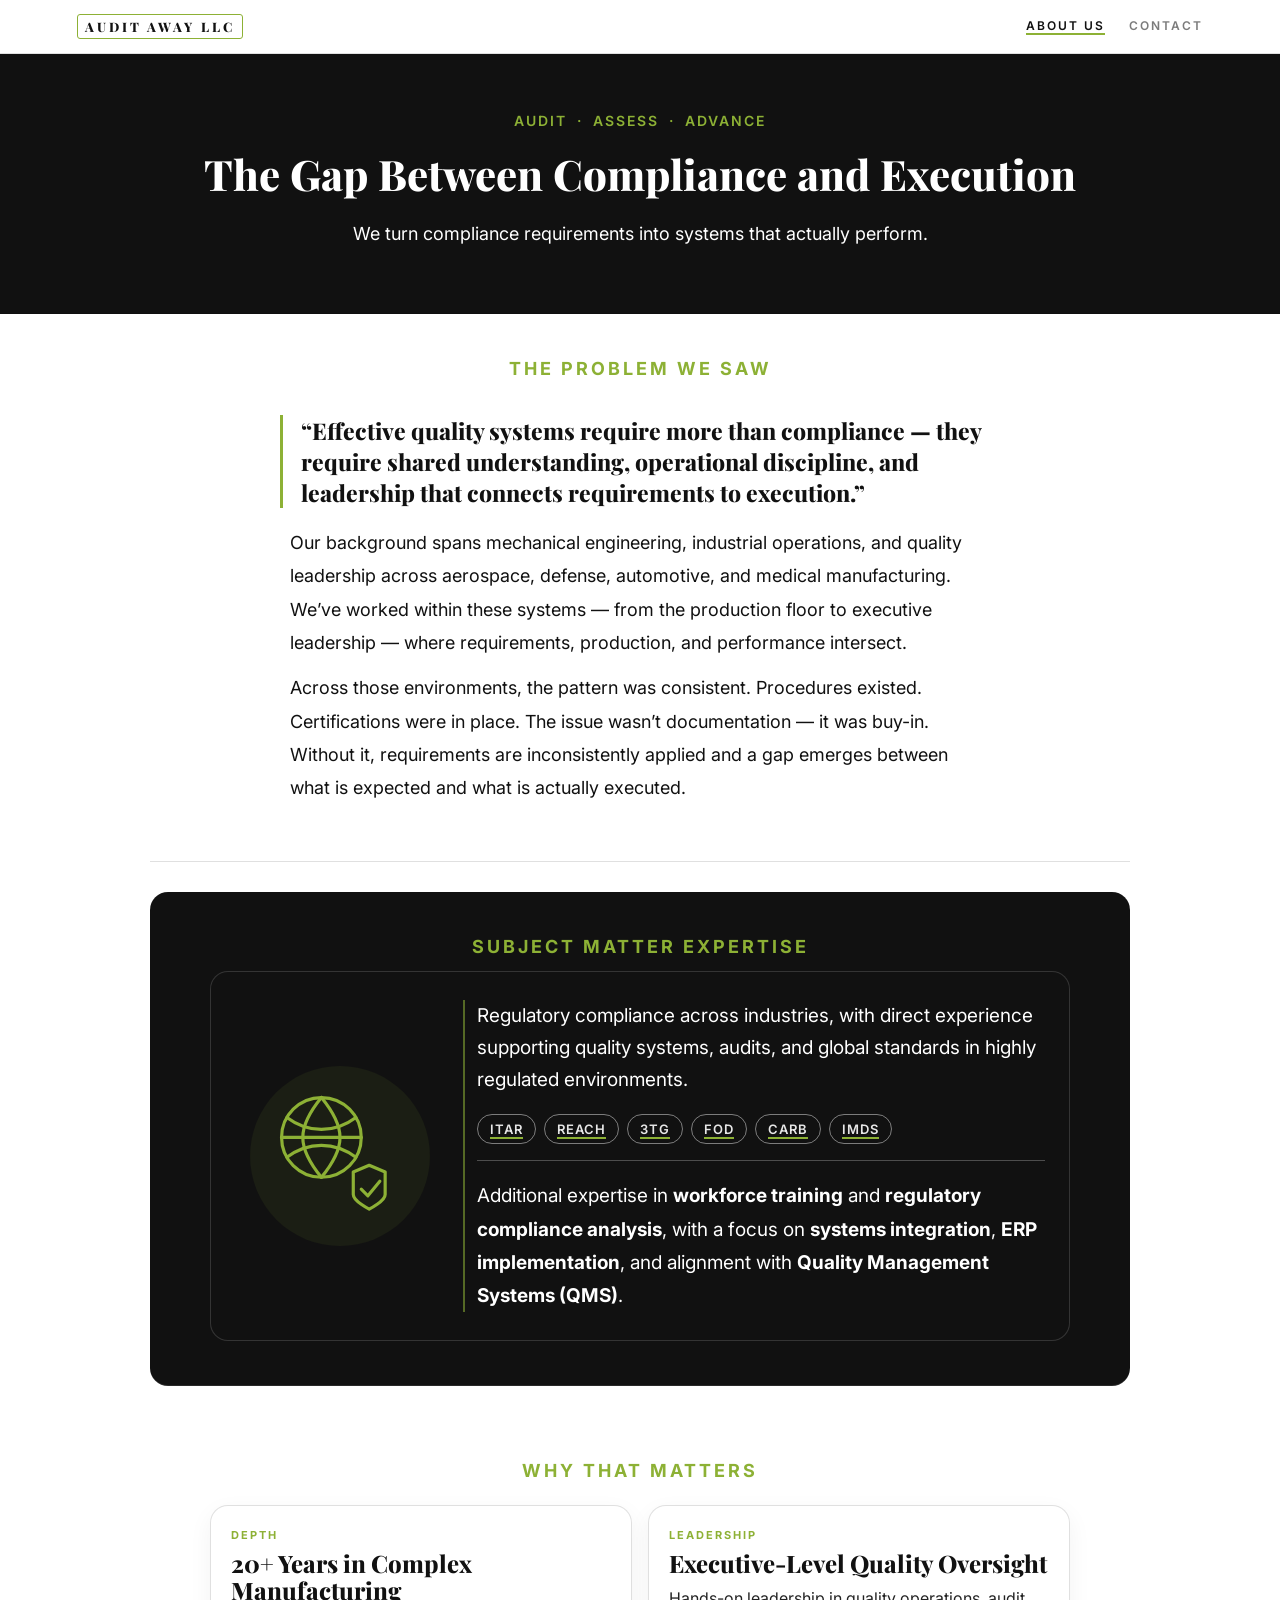
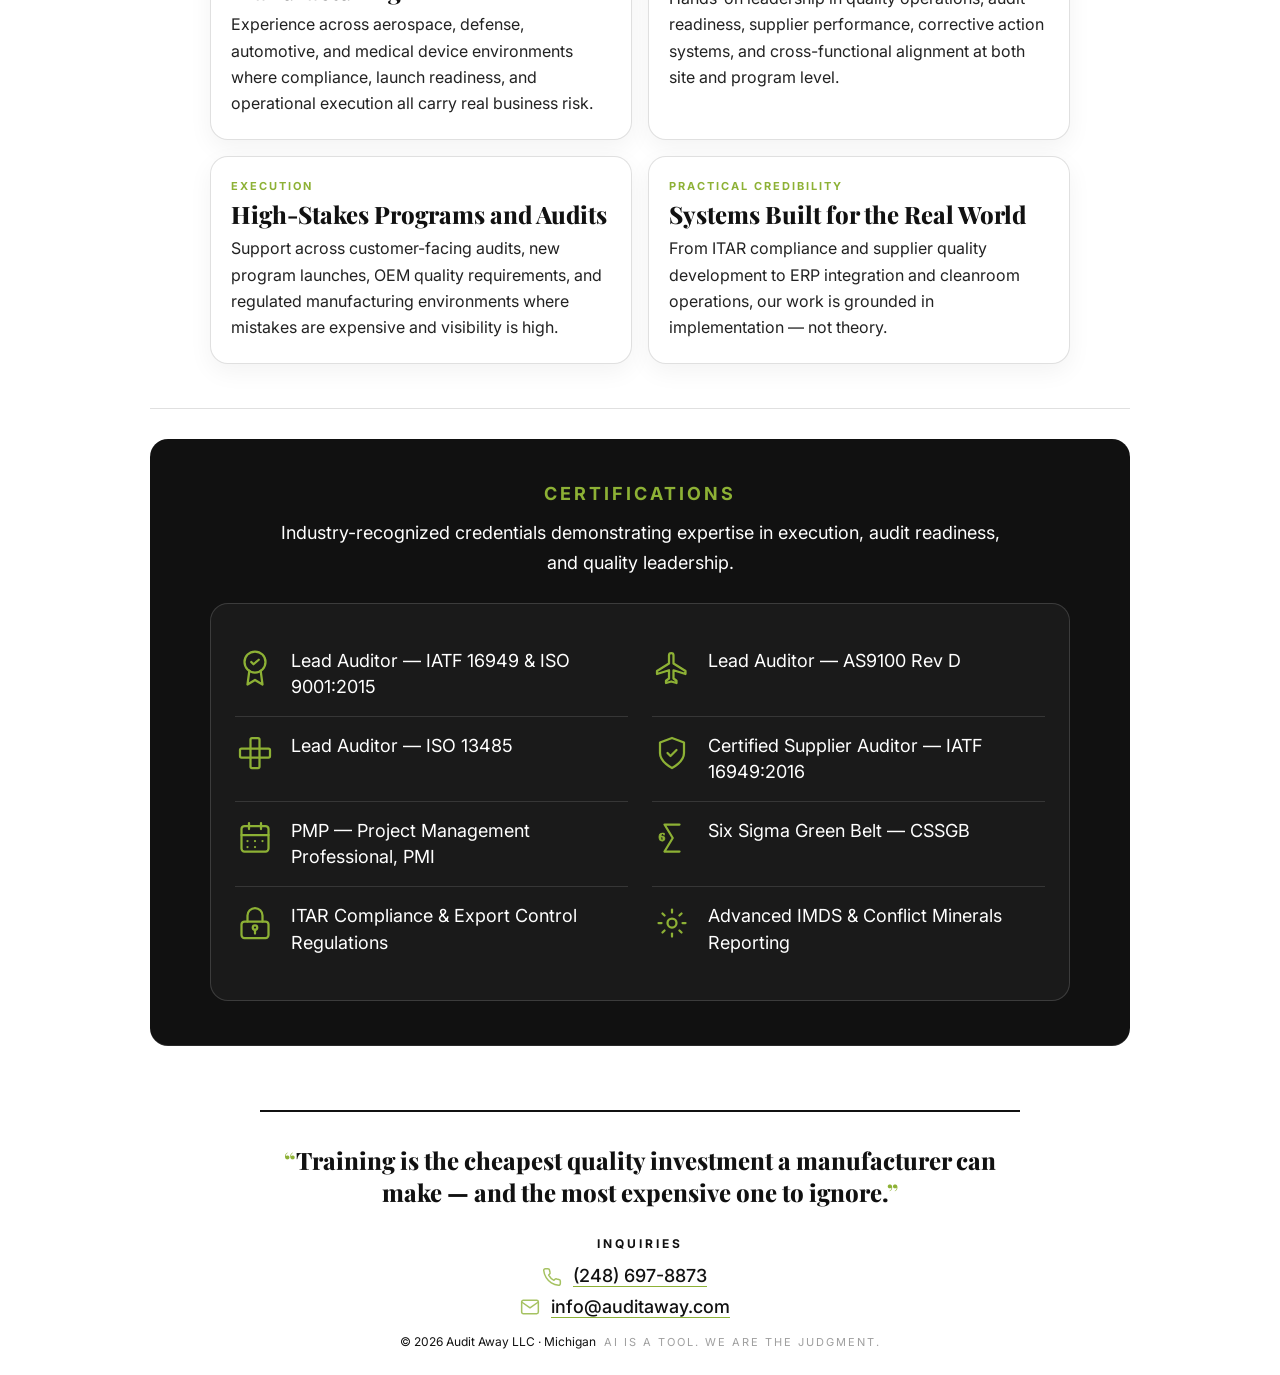
==== about.html @ 68e91f03 "Update about.html" ====
<!DOCTYPE html>
<html lang="en">
<head>
<meta charset="UTF-8"/>
<meta name="viewport" content="width=device-width, initial-scale=1.0"/>
<title>About Us — Audit Away LLC</title>
<link href="https://fonts.googleapis.com/css2?family=Playfair+Display:wght@800&family=Inter:wght@300;400;500;600;700&display=swap" rel="stylesheet"/>
<style>
*{box-sizing:border-box;margin:0;padding:0;}
:root{--green:#8DB135;--ink:#111;--bg:#ffffff;--card:#fff;--muted:#666;--border:rgba(0,0,0,.12);--radius:18px;}
html,body{overflow-x:hidden;}
body{font-family:'Inter',sans-serif;background:var(--bg);color:var(--ink);-webkit-font-smoothing:antialiased;}

nav{display:flex;justify-content:space-between;align-items:center;padding:14px 6%;border-bottom:1px solid var(--border);background:var(--bg);position:sticky;top:0;z-index:100;}
.brand{font-family:'Playfair Display',serif;font-size:13px;font-weight:800;letter-spacing:3px;text-transform:uppercase;color:var(--ink);text-decoration:none;border:1.5px solid var(--green);padding:3px 7px;border-radius:3px;}
.nav-links{display:flex;gap:24px;}
.nav-link{font-size:12px;font-weight:600;letter-spacing:2px;text-transform:uppercase;color:var(--ink);text-decoration:none;opacity:.55;transition:opacity .2s;}
.nav-link:hover,.nav-link.active{opacity:1;}
.nav-link.active{border-bottom:2px solid var(--green);}
.hamburger{display:none;flex-direction:column;gap:5px;cursor:pointer;background:none;border:none;padding:4px;}
.hamburger span{display:block;width:22px;height:2px;background:var(--ink);}
.mobile-menu{display:none;flex-direction:column;background:var(--bg);border-bottom:1px solid var(--border);padding:16px 6%;gap:16px;}
.mobile-menu.open{display:flex;}
.mobile-menu a{font-size:18px;font-weight:600;letter-spacing:2px;text-transform:uppercase;color:var(--ink);text-decoration:none;}
@media(max-width:600px){.nav-links{display:none;}.hamburger{display:flex;}}

.hero{padding:58px 6% 52px;min-height:260px;border-bottom:1px solid var(--border);text-align:center;display:flex;flex-direction:column;align-items:center;background:#111;}
.hero-eyebrow{
  font-size:14px;
  letter-spacing:2px;
  text-transform:uppercase;
  color:var(--green);
  font-weight:600;
  margin-bottom:22px;
  display:flex;
  justify-content:center;
  align-items:center;
  gap:10px;
  text-align:center;
  white-space:nowrap;
}
.page-title{font-family:'Playfair Display',serif;font-size:clamp(28px,4.5vw,42px);font-weight:800;line-height:1.12;color:#fff;margin-bottom:20px;-webkit-font-smoothing:antialiased;}
.hero-desc{font-size:18px;line-height:1.8;color:#fff;max-width:720px;text-align:center;}

.page{padding:0 6%;display:flex;flex-direction:column;align-items:center;}
.section{padding:44px 0;border-bottom:1px solid var(--border);width:100%;max-width:980px;text-align:center;display:flex;flex-direction:column;align-items:center;}
.section-label{font-size:18px;letter-spacing:3px;text-transform:uppercase;color:var(--green);font-weight:700;margin-bottom:14px;}
.body-text{font-size:18px;line-height:1.85;color:#111;max-width:700px;margin-bottom:12px;text-align:left;}
.pull-quote{font-family:'Playfair Display',serif;font-size:clamp(18px,2.3vw,23px);font-weight:800;color:var(--ink);line-height:1.35;border-left:3px solid var(--green);padding-left:18px;margin:22px 0 0;max-width:720px;text-align:left;-webkit-font-smoothing:antialiased;}

.proof-grid{display:grid;grid-template-columns:repeat(2,minmax(0,1fr));gap:16px;width:100%;max-width:860px;margin-top:10px;}
.proof-card{background:#fff;border:1px solid var(--border);border-radius:var(--radius);padding:22px 20px;text-align:left;box-shadow:0 8px 24px rgba(0,0,0,.05);}
.proof-kicker{font-size:11px;letter-spacing:2px;text-transform:uppercase;color:var(--green);font-weight:700;margin-bottom:8px;}
.proof-title{font-family:'Playfair Display',serif;font-size:24px;font-weight:800;line-height:1.1;color:var(--ink);margin-bottom:8px;}
.proof-copy{font-size:16px;line-height:1.65;color:#222;}
@media(max-width:760px){.proof-grid{grid-template-columns:1fr;}}

.cert-card{width:100%;max-width:860px;background:#1a1a1a;border:1px solid rgba(255,255,255,.15);border-radius:var(--radius);padding:28px 24px;margin:10px auto 0;}
.sme-card{width:100%;max-width:860px;min-height:220px;background:#111;border:1px solid rgba(255,255,255,.15);border-radius:var(--radius);padding:28px 24px;box-shadow:none;display:grid;grid-template-columns:210px 1fr;gap:24px;align-items:center;margin:0 auto;}
.dark-sme{background:#111;border:1px solid rgba(255,255,255,.15);}
.dark-sme .sme-intro,.dark-sme .sme-list{color:#fff;}
.dark-sme .tag{background:transparent;border:1.5px solid rgba(255,255,255,.45);color:rgba(255,255,255,.9);font-size:13px;padding:6px 12px;}
.dark-sme .tag.underlined{text-decoration:underline;text-decoration-color:var(--green);text-underline-offset:3px;text-decoration-thickness:2px;}
.dark-sme .sme-divider{background:rgba(255,255,255,.25);}
.dark-sme a.tag{text-decoration:none;cursor:pointer;}
.dark-sme a.tag:hover{background:rgba(141,177,53,.15);}
.sme-icon-wrap{display:flex;align-items:center;justify-content:center;}
.sme-icon-circle{width:180px;height:180px;border-radius:50%;background:rgba(141,177,53,.08);display:flex;align-items:center;justify-content:center;}
.sme-icon-circle svg{width:170px;height:170px;stroke:var(--green);fill:none;stroke-width:1.2;stroke-linecap:round;stroke-linejoin:round;}
.sme-content{border-left:2px solid rgba(141,177,53,.55);padding-left:12px;text-align:left;margin-left:-6px;}
.sme-intro{font-size:19px;line-height:1.7;color:#111;margin-bottom:18px;max-width:720px;}
.sme-divider{height:1px;background:rgba(141,177,53,.45);margin:16px 0 18px;}
.tag-row{display:flex;flex-wrap:wrap;gap:8px;margin-bottom:16px;}
.tag{font-size:12px;letter-spacing:1px;text-transform:uppercase;padding:8px 12px;border:1px solid rgba(0,0,0,.12);border-radius:999px;background:#fafafa;color:#111;font-weight:600;}
.sme-list{font-size:19px;line-height:1.75;color:#111;}
.sme-list strong{font-weight:700;}
.section-sub{font-size:18px;line-height:1.7;color:#333;max-width:720px;margin:0 auto 14px;text-align:center;}
@media(max-width:860px){
  .sme-card{grid-template-columns:1fr;gap:18px;padding:24px 18px;}
  .sme-icon-circle{width:140px;height:140px;}
  .sme-icon-circle svg{width:130px;height:130px;}
  .sme-content{border-left:none;border-top:2px solid rgba(141,177,53,.55);padding-left:0;padding-top:18px;margin-left:0;text-align:left;}
  .tag-row{justify-content:flex-start;flex-wrap:wrap;}
}

.section.dark-section{
  background:#111;
  margin:30px auto;
  padding:44px 24px;
  border-bottom:1px solid rgba(255,255,255,.1);
  width:100%;
  max-width:980px;
  border-radius:var(--radius);
  text-align:center;
  align-items:center;
  overflow:hidden;
}
.dark-section .section-label{color:var(--green);}
.dark-section .section-sub{color:#fff;}

.cert-grid{list-style:none;width:100%;display:grid;grid-template-columns:1fr 1fr;gap:0 24px;text-align:left;}
.cert-icon{width:40px;height:40px;flex-shrink:0;display:flex;align-items:center;justify-content:center;}
.cert-icon svg{width:36px;height:36px;stroke:var(--green);fill:none;stroke-width:1.5;stroke-linecap:round;stroke-linejoin:round;}
.cert-icon svg text{stroke:var(--green);fill:var(--green);stroke-width:0.5;}
.cert-grid li{display:flex;align-items:flex-start;gap:16px;padding:16px 0;border-top:1px solid rgba(255,255,255,.12);font-size:18px;color:#fff;line-height:1.45;}
.cert-grid li:nth-child(-n+2){border-top:none;}

@media(max-width:760px){.cert-grid{grid-template-columns:1fr;}.cert-grid li:nth-child(2){border-top:1px solid rgba(255,255,255,.12);}}

.closing-statement{border-top:2px solid var(--ink);padding-top:32px;margin:34px 0 0;font-family:'Playfair Display',serif;font-size:clamp(18px,2.6vw,24px);font-weight:800;line-height:1.35;color:var(--ink);max-width:760px;text-align:center;-webkit-font-smoothing:antialiased;width:100%;}
.contact-row{padding:28px 0 0;display:flex;flex-direction:column;align-items:center;justify-content:center;text-align:center;gap:10px;width:100%;}
.contact-label{display:block;width:auto;margin:0 auto 4px auto;text-align:center;font-size:12px;font-weight:700;letter-spacing:3px;text-transform:uppercase;color:#111;}
.contact-stack{display:flex;flex-direction:column;align-items:center;justify-content:center;gap:8px;width:100%;margin:0 auto;text-align:center;}
.contact-item{position:relative;display:block;width:max-content;max-width:100%;margin:0 auto;text-align:center;font-size:18px;font-weight:500;line-height:1.25;}
.contact-text{display:block;text-align:center;}
.contact-text a{color:var(--ink);text-decoration:none;border-bottom:1.5px solid var(--green);}
.contact-icon{position:absolute;right:100%;top:50%;transform:translateY(-50%);margin-right:10px;width:22px;height:22px;display:flex;align-items:center;justify-content:center;opacity:.78;}
.contact-icon svg{width:20px;height:20px;stroke:var(--green);fill:none;stroke-width:1.8;stroke-linecap:round;stroke-linejoin:round;}
.closing-statement .qm{color:var(--green);}

footer{padding:14px 0 26px;display:flex;align-items:center;justify-content:center;flex-wrap:wrap;gap:8px;margin-top:2px;}
.footer-copy{font-size:12px;color:#111;}
.footer-tag{font-size:11px;letter-spacing:2px;text-transform:uppercase;color:#111;opacity:.4;}

/* FINAL BOX ROUNDING OVERRIDE */
.proof-card,
.cert-card,
.sme-card,
.tag,
.contact-label{
  border-radius:var(--radius) !important;
}

/* FINAL INQUIRIES OUTLINE REMOVAL */
.contact-label{
  border:none !important;
  outline:none !important;
  box-shadow:none !important;
}

.pull-quote + .body-text{margin-top:18px;}

/* MOBILE FIRST-LOAD SME LAYOUT FIX */
@media(max-width:860px){
  .sme-card{
    width:100% !important;
    max-width:100% !important;
    grid-template-columns:1fr !important;
    overflow:hidden !important;
  }

  .sme-content{
    width:100% !important;
    min-width:0 !important;
    margin-left:0 !important;
  }

  .sme-intro,
  .sme-list{
    max-width:100% !important;
    overflow-wrap:break-word !important;
    word-break:normal;
  }

  .sme-icon-wrap{
    width:100% !important;
    min-width:0 !important;
  }
}

</style>
<!-- Google tag (gtag.js) -->
<script async src="https://www.googletagmanager.com/gtag/js?id=G-JLXXS1W389"></script>
<script>
  window.dataLayer = window.dataLayer || [];
  function gtag(){dataLayer.push(arguments);}
  gtag('js', new Date());
  gtag('config', 'G-JLXXS1W389');
</script>

</head>
<body>

<nav>
  <a href="index.html" class="brand">Audit Away LLC</a>
  <div class="nav-links">
    <a href="about.html" class="nav-link active">About Us</a>
    <a href="contact.html" class="nav-link">Contact</a>
  </div>
  <button class="hamburger" id="hamburger" aria-label="Menu">
    <span></span><span></span><span></span>
  </button>
</nav>
<div class="mobile-menu" id="mobile-menu">
  <a href="index.html">Home</a>
  <a href="about.html">About Us</a>
  <a href="contact.html">Contact</a>
</div>

<div class="hero">
  <div class="hero-eyebrow"><span>Audit</span><span>&middot;</span><span>Assess</span><span>&middot;</span><span>Advance</span></div>
  <h1 class="page-title">The Gap Between Compliance and Execution</h1>
  <p class="hero-desc">We turn compliance requirements into systems that actually perform.</p>
</div>

<div class="page">

  <div class="section">
    <div class="section-label">The Problem We Saw</div>
    <div class="pull-quote">&ldquo;Effective quality systems require more than compliance — they require shared understanding, operational discipline, and leadership that connects requirements to execution.&rdquo;</div>
    <p class="body-text">Our background spans mechanical engineering, industrial operations, and quality leadership across aerospace, defense, automotive, and medical manufacturing. We’ve worked within these systems — from the production floor to executive leadership — where requirements, production, and performance intersect.</p>
    <p class="body-text">Across those environments, the pattern was consistent. Procedures existed. Certifications were in place. The issue wasn’t documentation — it was buy-in. Without it, requirements are inconsistently applied and a gap emerges between what is expected and what is actually executed.</p>
  </div>

  <div class="section dark-section">
    <div class="section-label">Subject Matter Expertise</div>
    <div class="sme-card dark-sme">
      <div class="sme-icon-wrap">
        <div class="sme-icon-circle" aria-hidden="true">
          <svg viewBox="0 0 64 64">
            <circle cx="25" cy="25" r="15"></circle>
            <path d="M10 25h30"></path>
            <path d="M25 10c4.5 5.5 7 10.5 7 15s-2.5 9.5-7 15"></path>
            <path d="M25 10c-4.5 5.5-7 10.5-7 15s2.5 9.5 7 15"></path>
            <path d="M12 17.5c4 3 8 4.5 13 4.5s9-1.5 13-4.5"></path>
            <path d="M12 32.5c4-3 8-4.5 13-4.5s9 1.5 13 4.5"></path>
            <path d="M37 38 L43 35.5 L49 38 L49 46.5 C49 49 43 52 43 52 C43 52 37 49 37 46.5 Z"></path>
            <path d="M40 44.5 L42.5 47 L47 41.5"></path>
          </svg>
        </div>
      </div>
      <div class="sme-content">
        <p class="sme-intro">Regulatory compliance across industries, with direct experience supporting quality systems, audits, and global standards in highly regulated environments.</p>
        <div class="tag-row">
          <a href="https://www.pmddtc.state.gov/ddtc_public?id=ddtc_public_portal_itar_landing" target="_blank" rel="noopener" class="tag underlined">ITAR</a>
          <a href="https://echa.europa.eu/regulations/reach/understanding-reach" target="_blank" rel="noopener" class="tag underlined">REACH</a>
          <a href="https://www.state.gov/conflict-minerals" target="_blank" rel="noopener" class="tag underlined">3TG</a>
          <a href="https://www.faa.gov/airports/airport_safety/fod" target="_blank" rel="noopener" class="tag underlined">FOD</a>
          <a href="https://ww2.arb.ca.gov/drive-forward" target="_blank" rel="noopener" class="tag underlined">CARB</a>
          <a href="https://www.mdsystem.com/" target="_blank" rel="noopener" class="tag underlined">IMDS</a>
        </div>
        <div class="sme-divider"></div>
        <p class="sme-list">Additional expertise in <strong>workforce training</strong> and <strong>regulatory compliance analysis</strong>, with a focus on <strong>systems integration</strong>, <strong>ERP implementation</strong>, and alignment with <strong>Quality Management Systems (QMS)</strong>.</p>
      </div>
    </div>
  </div>

  <div class="section">
    <div class="section-label">Why That Matters</div>
    <div class="proof-grid">
      <div class="proof-card">
        <div class="proof-kicker">Depth</div>
        <div class="proof-title">20+ Years in Complex Manufacturing</div>
        <p class="proof-copy">Experience across aerospace, defense, automotive, and medical device environments where compliance, launch readiness, and operational execution all carry real business risk.</p>
      </div>
      <div class="proof-card">
        <div class="proof-kicker">Leadership</div>
        <div class="proof-title">Executive-Level Quality Oversight</div>
        <p class="proof-copy">Hands-on leadership in quality operations, audit readiness, supplier performance, corrective action systems, and cross-functional alignment at both site and program level.</p>
      </div>
      <div class="proof-card">
        <div class="proof-kicker">Execution</div>
        <div class="proof-title">High-Stakes Programs and Audits</div>
        <p class="proof-copy">Support across customer-facing audits, new program launches, OEM quality requirements, and regulated manufacturing environments where mistakes are expensive and visibility is high.</p>
      </div>
      <div class="proof-card">
        <div class="proof-kicker">Practical Credibility</div>
        <div class="proof-title">Systems Built for the Real World</div>
        <p class="proof-copy">From ITAR compliance and supplier quality development to ERP integration and cleanroom operations, our work is grounded in implementation — not theory.</p>
      </div>
    </div>
  </div>

  <div class="section dark-section">
    <div class="section-label">Certifications</div>
    <p class="section-sub">Industry-recognized credentials demonstrating expertise in execution, audit readiness, and quality leadership.</p>
    <div class="cert-card">
      <ol class="cert-grid">
        <li>
          <div class="cert-icon"><svg viewBox="0 0 24 24"><circle cx="12" cy="8" r="7"/><polyline points="8.21 13.89 7 23 12 20 17 23 15.79 13.88"/><polyline points="9.5 8 11 9.5 14.5 6.5"/></svg></div>
          <span>Lead Auditor — IATF 16949 &amp; ISO 9001:2015</span>
        </li>
        <li>
          <div class="cert-icon"><svg viewBox="0 0 24 24"><path d="M21 16v-2l-8-5V3.5a1.5 1.5 0 0 0-3 0V9l-8 5v2l8-2.5V19l-2 1.5V22l3.5-1 3.5 1v-1.5L13 19v-5.5l8 2.5z"/></svg></div>
          <span>Lead Auditor — AS9100 Rev D</span>
        </li>
        <li>
          <div class="cert-icon"><svg viewBox="0 0 24 24"><rect x="9" y="2" width="6" height="20" rx="1"/><rect x="2" y="9" width="20" height="6" rx="1"/></svg></div>
          <span>Lead Auditor — ISO 13485</span>
        </li>
        <li>
          <div class="cert-icon"><svg viewBox="0 0 24 24"><path d="M12 22s8-4 8-10V5l-8-3-8 3v7c0 6 8 10 8 10z"/><polyline points="9 12 11 14 15 10"/></svg></div>
          <span>Certified Supplier Auditor — IATF 16949:2016</span>
        </li>
        <li>
          <div class="cert-icon"><svg viewBox="0 0 24 24"><rect x="3" y="4" width="18" height="17" rx="2"/><line x1="3" y1="10" x2="21" y2="10"/><line x1="8" y1="2" x2="8" y2="6"/><line x1="16" y1="2" x2="16" y2="6"/><line x1="7" y1="14" x2="7" y2="14"/><line x1="12" y1="14" x2="12" y2="14"/><line x1="17" y1="14" x2="17" y2="14"/><line x1="7" y1="18" x2="7" y2="18"/><line x1="12" y1="18" x2="12" y2="18"/></svg></div>
          <span>PMP — Project Management Professional, PMI</span>
        </li>
        <li>
          <div class="cert-icon"><svg viewBox="0 0 24 24"><path d="M17 3H7l5.5 9L7 21h10" stroke-linejoin="round"/><text x="3" y="14" font-family="serif" font-size="9" font-weight="bold" fill="none" stroke-width="0.8">6</text></svg></div>
          <span>Six Sigma Green Belt — CSSGB</span>
        </li>
        <li>
          <div class="cert-icon"><svg viewBox="0 0 24 24"><rect x="3" y="11" width="18" height="11" rx="2"/><path d="M7 11V7a5 5 0 0 1 10 0v4"/><circle cx="12" cy="15" r="1.5"/><line x1="12" y1="16.5" x2="12" y2="19"/></svg></div>
          <span>ITAR Compliance &amp; Export Control Regulations</span>
        </li>
        <li>
          <div class="cert-icon"><svg viewBox="0 0 24 24"><circle cx="12" cy="12" r="3"/><line x1="12" y1="3" x2="12" y2="5"/><line x1="12" y1="19" x2="12" y2="21"/><line x1="3" y1="12" x2="5" y2="12"/><line x1="19" y1="12" x2="21" y2="12"/><line x1="5.64" y1="5.64" x2="7.05" y2="7.05"/><line x1="16.95" y1="16.95" x2="18.36" y2="18.36"/><line x1="5.64" y1="18.36" x2="7.05" y2="16.95"/><line x1="16.95" y1="7.05" x2="18.36" y2="5.64"/></svg></div>
          <span>Advanced IMDS &amp; Conflict Minerals Reporting</span>
        </li>
      </ol>
    </div>
  </div>

  <div class="closing-statement">
    <span class="qm">&ldquo;</span>Training is the cheapest quality investment a manufacturer can make — and the most expensive one to ignore.<span class="qm">&rdquo;</span>
  </div>

 </div>

<div class="contact-row">
  <span class="contact-label">INQUIRIES</span>
  <div class="contact-stack">
    <div class="contact-item">
      <span class="contact-icon" aria-hidden="true">
        <svg viewBox="0 0 24 24"><path d="M22 16.92v3a2 2 0 0 1-2.18 2A19.8 19.8 0 0 1 11.19 19 19.5 19.5 0 0 1 5 12.81 19.8 19.8 0 0 1 2.08 4.18 2 2 0 0 1 4.06 2h3a2 2 0 0 1 2 1.72c.12.9.32 1.78.59 2.63a2 2 0 0 1-.45 2.11L8 9.66a16 16 0 0 0 6.34 6.34l1.2-1.2a2 2 0 0 1 2.11-.45c.85.27 1.73.47 2.63.59A2 2 0 0 1 22 16.92z"/></svg>
      </span>
      <span class="contact-text"><a href="tel:+12486978873">(248) 697-8873</a></span>
    </div>
    <div class="contact-item">
      <span class="contact-icon" aria-hidden="true">
        <svg viewBox="0 0 24 24"><path d="M4 4h16a2 2 0 0 1 2 2v12a2 2 0 0 1-2 2H4a2 2 0 0 1-2-2V6a2 2 0 0 1 2-2z"/><path d="m22 6-10 7L2 6"/></svg>
      </span>
      <span class="contact-text"><a href="mailto:info@auditaway.com">info@auditaway.com</a></span>
    </div>
  </div>
</div>

<footer>
  <span class="footer-copy">&copy; 2026 Audit Away LLC &middot; Michigan</span>
  <span class="footer-tag">AI is a tool. We are the judgment.</span>
</footer>

<script>
const h=document.getElementById('hamburger'),m=document.getElementById('mobile-menu');
if(h && m){
  h.addEventListener('click',()=>m.classList.toggle('open'));
  m.querySelectorAll('a').forEach(a=>a.addEventListener('click',()=>m.classList.remove('open')));
}
</script>
</body>
</html>
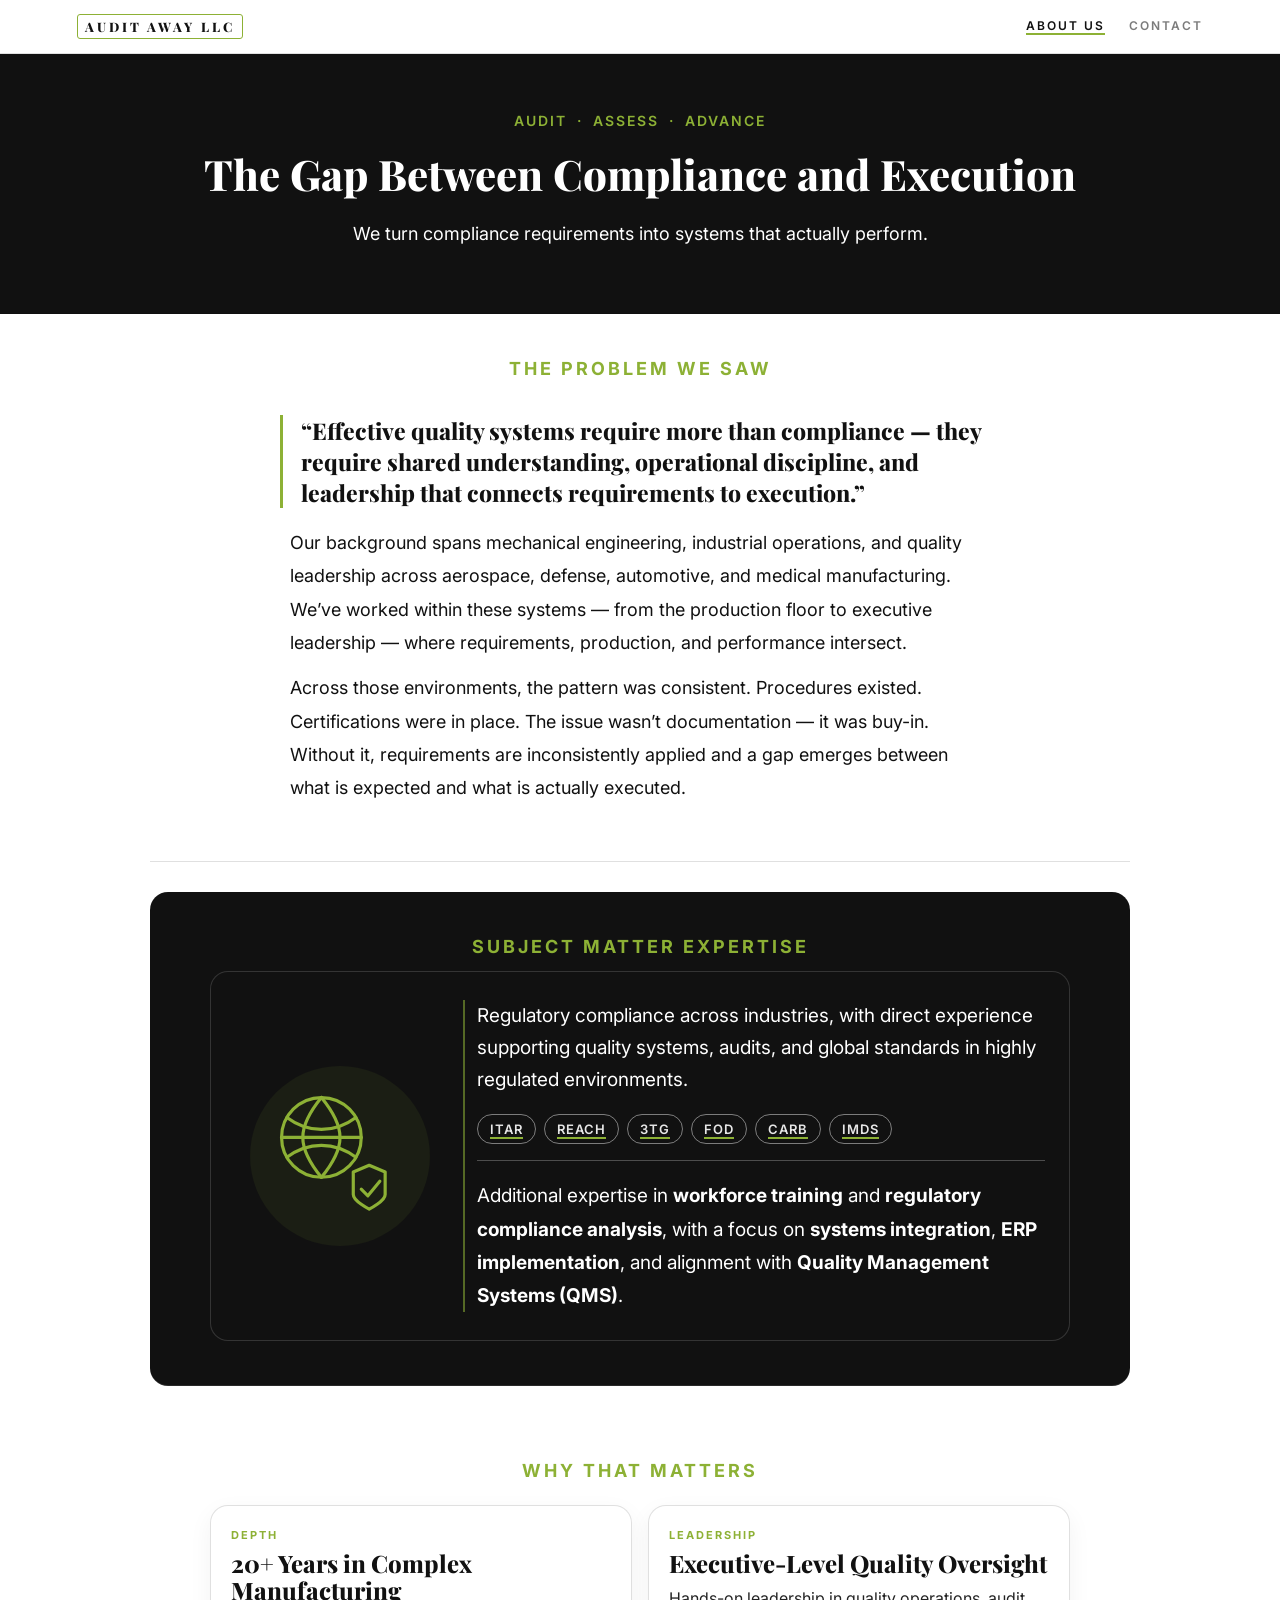
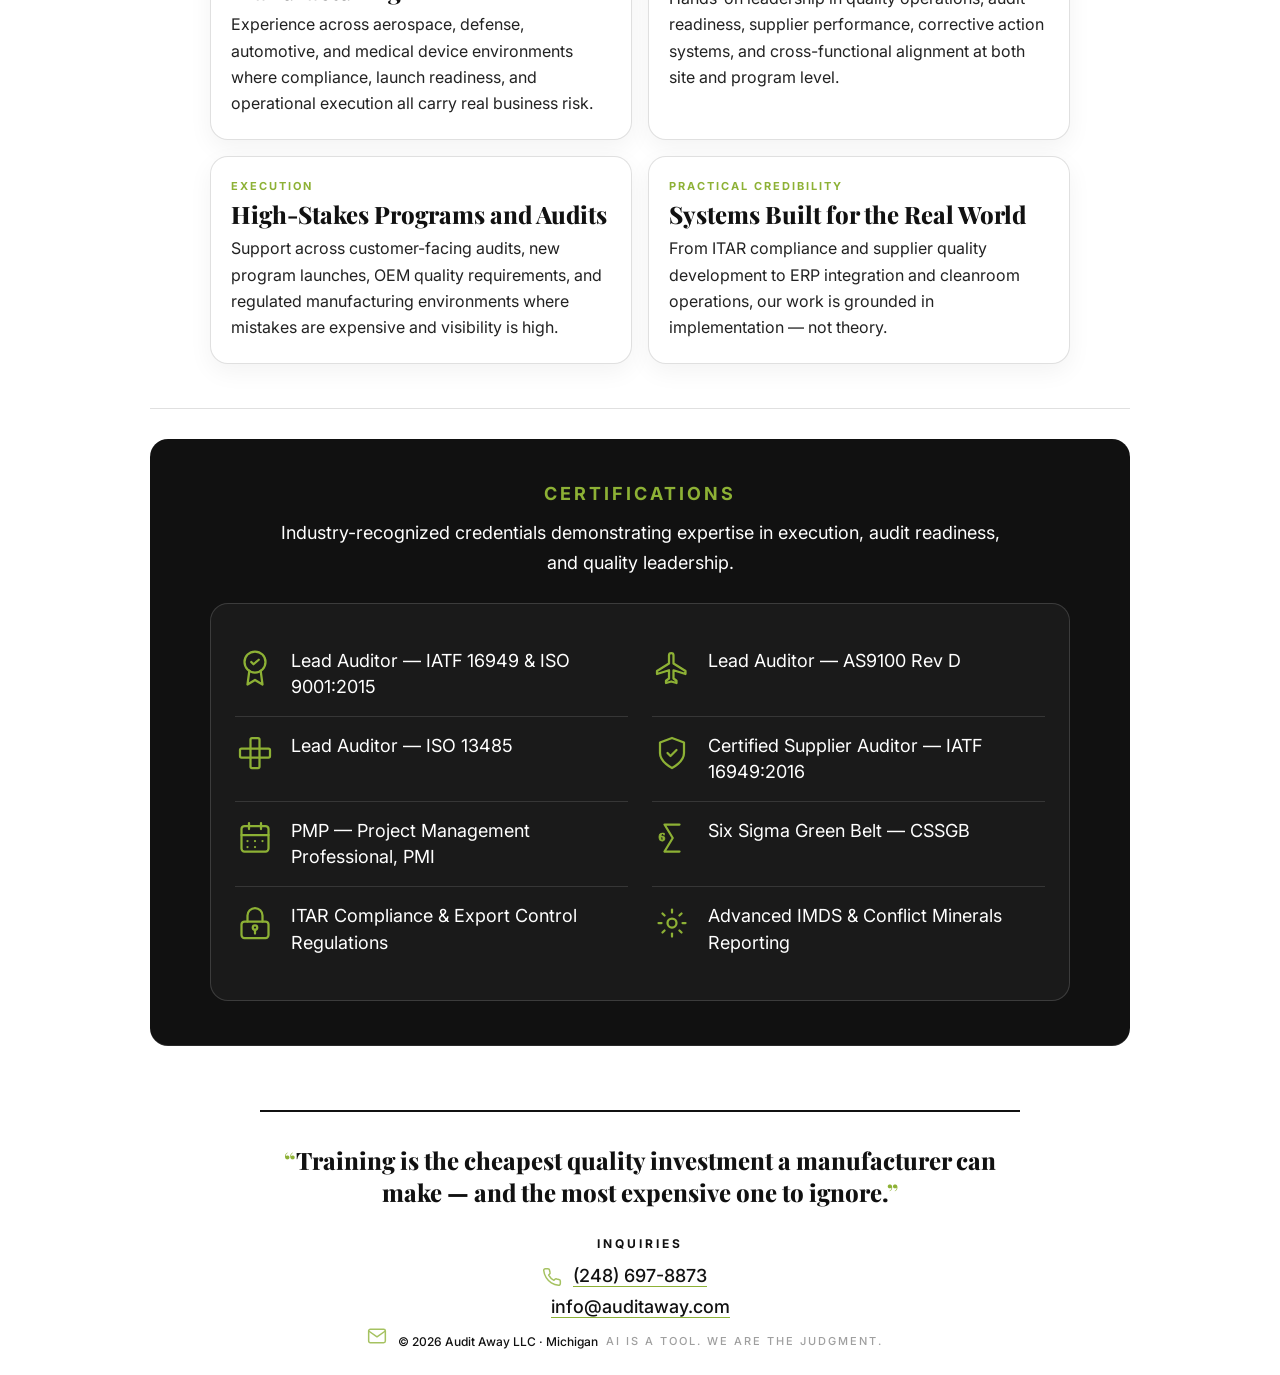
==== commit 71d1f21d: "Update about.html" ====
--- a/about.html
+++ b/about.html
@@ -9,7 +9,7 @@
 *{box-sizing:border-box;margin:0;padding:0;}
 :root{--green:#8DB135;--ink:#111;--bg:#ffffff;--card:#fff;--muted:#666;--border:rgba(0,0,0,.12);--radius:18px;}
 html,body{overflow-x:hidden;}
-body{font-family:'Inter',sans-serif;background:var(--bg);color:var(--ink);-webkit-font-smoothing:antialiased;}
+body{font-family:'Inter',sans-serif;background:var(--bg);color:var(--ink);-webkit-font-smoothing:antialiased;min-height:100vh;display:flex;flex-direction:column;}
 
 nav{display:flex;justify-content:space-between;align-items:center;padding:14px 6%;border-bottom:1px solid var(--border);background:var(--bg);position:sticky;top:0;z-index:100;}
 .brand{font-family:'Playfair Display',serif;font-size:13px;font-weight:800;letter-spacing:3px;text-transform:uppercase;color:var(--ink);text-decoration:none;border:1.5px solid var(--green);padding:3px 7px;border-radius:3px;}
@@ -42,7 +42,7 @@
 .page-title{font-family:'Playfair Display',serif;font-size:clamp(28px,4.5vw,42px);font-weight:800;line-height:1.12;color:#fff;margin-bottom:20px;-webkit-font-smoothing:antialiased;}
 .hero-desc{font-size:18px;line-height:1.8;color:#fff;max-width:720px;text-align:center;}
 
-.page{padding:0 6%;display:flex;flex-direction:column;align-items:center;}
+.page{padding:0 6%;display:flex;flex-direction:column;align-items:center;flex:1;}
 .section{padding:44px 0;border-bottom:1px solid var(--border);width:100%;max-width:980px;text-align:center;display:flex;flex-direction:column;align-items:center;}
 .section-label{font-size:18px;letter-spacing:3px;text-transform:uppercase;color:var(--green);font-weight:700;margin-bottom:14px;}
 .body-text{font-size:18px;line-height:1.85;color:#111;max-width:700px;margin-bottom:12px;text-align:left;}
@@ -332,10 +332,6 @@
         <svg viewBox="0 0 24 24"><path d="M4 4h16a2 2 0 0 1 2 2v12a2 2 0 0 1-2 2H4a2 2 0 0 1-2-2V6a2 2 0 0 1 2-2z"/><path d="m22 6-10 7L2 6"/></svg>
       </span>
       <span class="contact-text"><a href="mailto:info@auditaway.com">info@auditaway.com</a></span>
-    </div>
-  </div>
-</div>
-
 <footer>
   <span class="footer-copy">&copy; 2026 Audit Away LLC &middot; Michigan</span>
   <span class="footer-tag">AI is a tool. We are the judgment.</span>
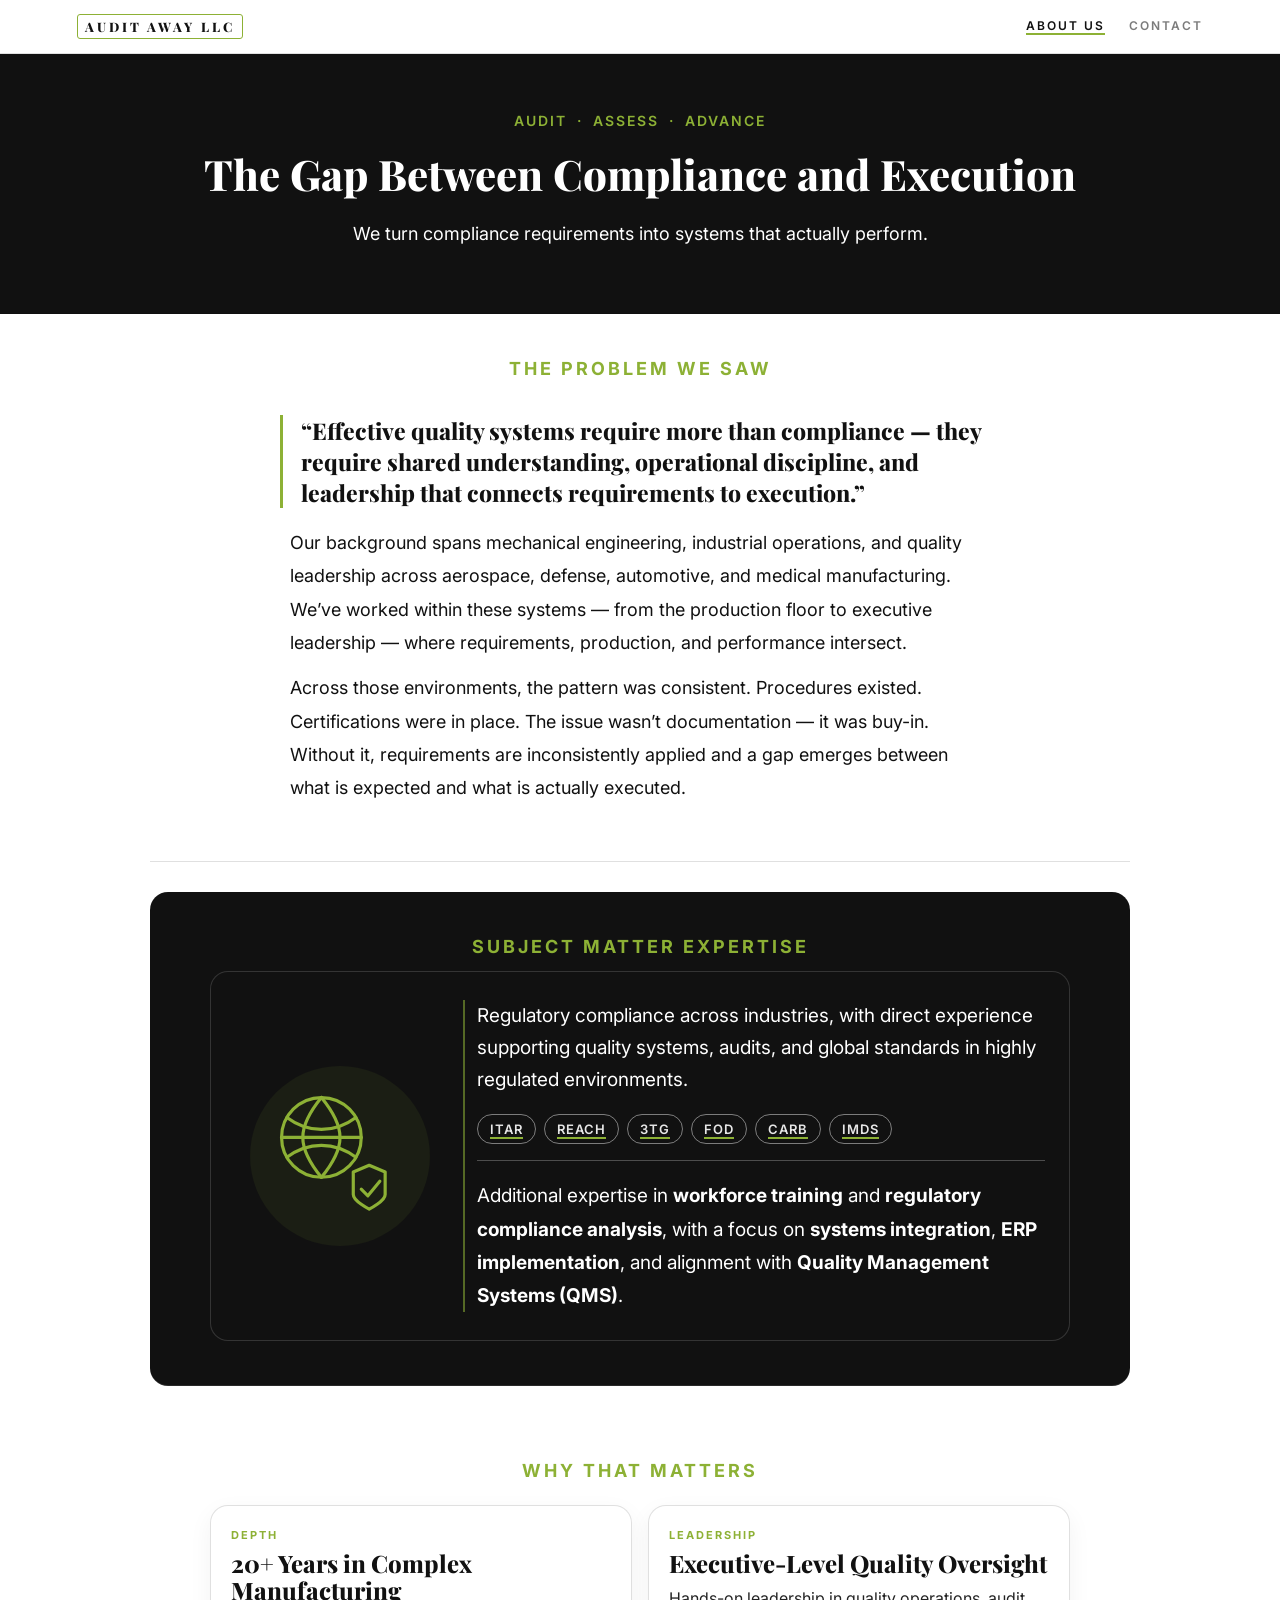
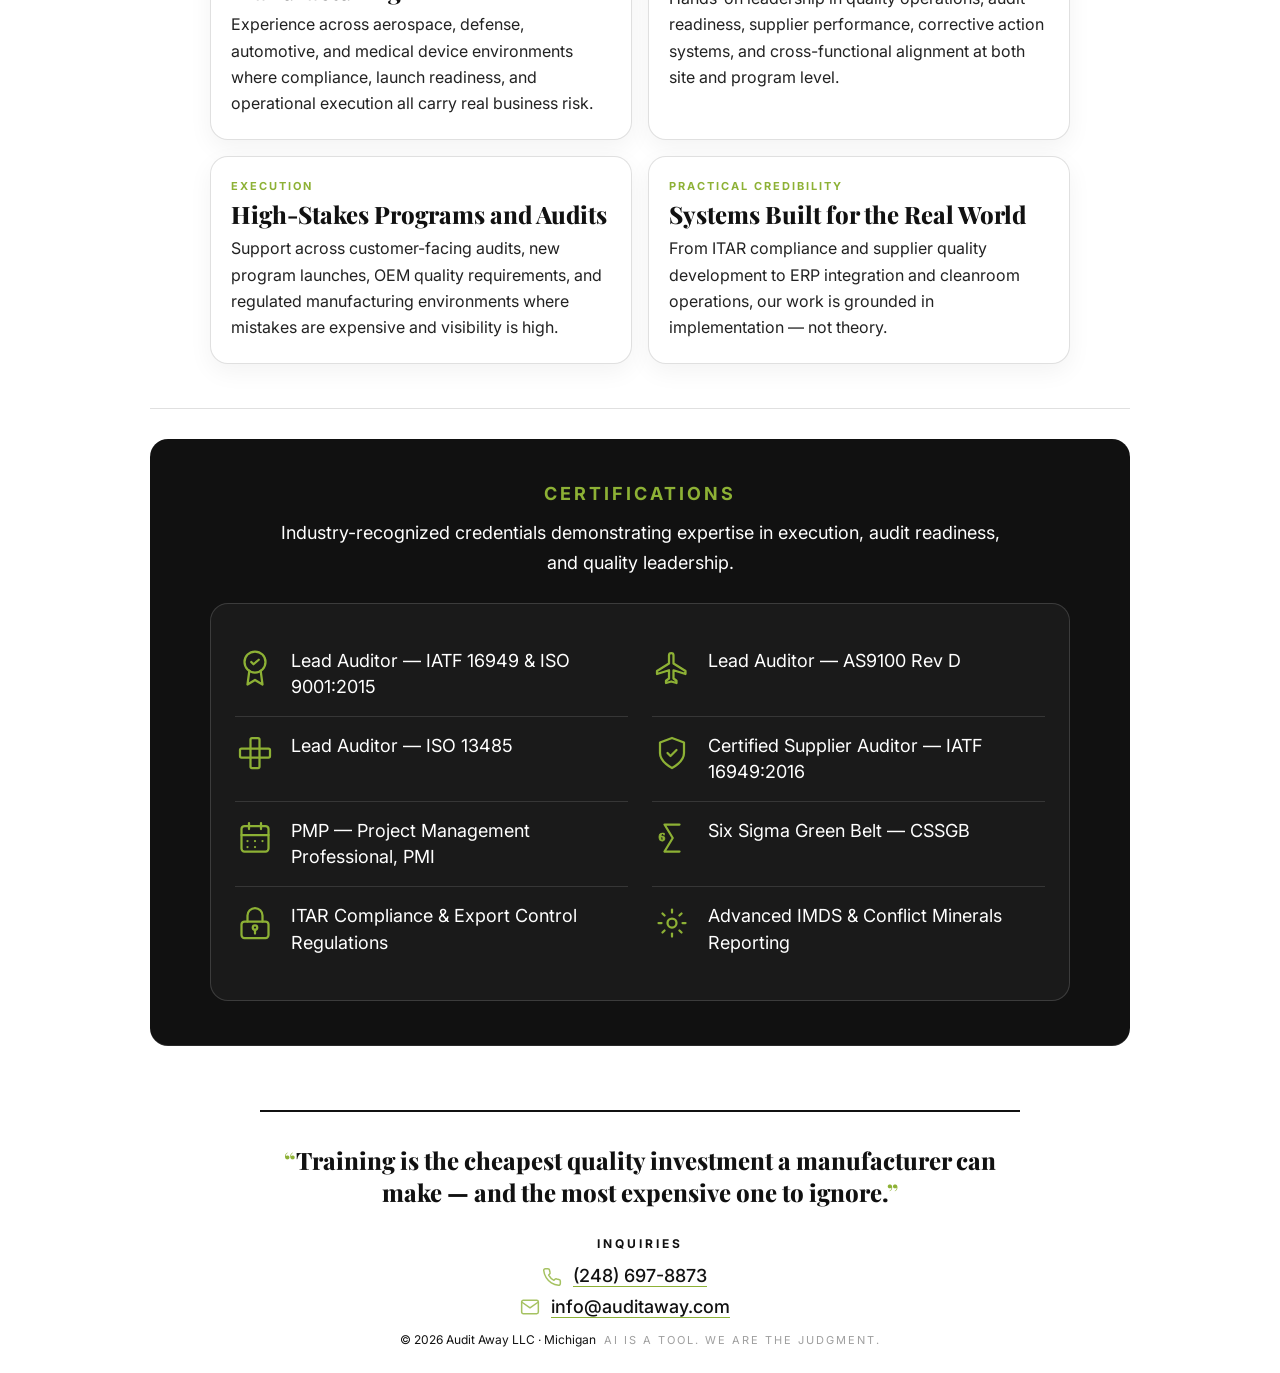
==== commit f841d142: "Add files via upload" ====
--- a/about.html
+++ b/about.html
@@ -9,7 +9,7 @@
 *{box-sizing:border-box;margin:0;padding:0;}
 :root{--green:#8DB135;--ink:#111;--bg:#ffffff;--card:#fff;--muted:#666;--border:rgba(0,0,0,.12);--radius:18px;}
 html,body{overflow-x:hidden;}
-body{font-family:'Inter',sans-serif;background:var(--bg);color:var(--ink);-webkit-font-smoothing:antialiased;min-height:100vh;display:flex;flex-direction:column;}
+body{font-family:'Inter',sans-serif;background:var(--bg);color:var(--ink);-webkit-font-smoothing:antialiased;min-height:100vh;}
 
 nav{display:flex;justify-content:space-between;align-items:center;padding:14px 6%;border-bottom:1px solid var(--border);background:var(--bg);position:sticky;top:0;z-index:100;}
 .brand{font-family:'Playfair Display',serif;font-size:13px;font-weight:800;letter-spacing:3px;text-transform:uppercase;color:var(--ink);text-decoration:none;border:1.5px solid var(--green);padding:3px 7px;border-radius:3px;}
@@ -42,7 +42,7 @@
 .page-title{font-family:'Playfair Display',serif;font-size:clamp(28px,4.5vw,42px);font-weight:800;line-height:1.12;color:#fff;margin-bottom:20px;-webkit-font-smoothing:antialiased;}
 .hero-desc{font-size:18px;line-height:1.8;color:#fff;max-width:720px;text-align:center;}
 
-.page{padding:0 6%;display:flex;flex-direction:column;align-items:center;flex:1;}
+.page{padding:0 6%;display:flex;flex-direction:column;align-items:center;}
 .section{padding:44px 0;border-bottom:1px solid var(--border);width:100%;max-width:980px;text-align:center;display:flex;flex-direction:column;align-items:center;}
 .section-label{font-size:18px;letter-spacing:3px;text-transform:uppercase;color:var(--green);font-weight:700;margin-bottom:14px;}
 .body-text{font-size:18px;line-height:1.85;color:#111;max-width:700px;margin-bottom:12px;text-align:left;}
@@ -118,10 +118,6 @@
 .contact-icon svg{width:20px;height:20px;stroke:var(--green);fill:none;stroke-width:1.8;stroke-linecap:round;stroke-linejoin:round;}
 .closing-statement .qm{color:var(--green);}
 
-footer{padding:14px 0 26px;display:flex;align-items:center;justify-content:center;flex-wrap:wrap;gap:8px;margin-top:2px;}
-.footer-copy{font-size:12px;color:#111;}
-.footer-tag{font-size:11px;letter-spacing:2px;text-transform:uppercase;color:#111;opacity:.4;}
-
 /* FINAL BOX ROUNDING OVERRIDE */
 .proof-card,
 .cert-card,
@@ -168,6 +164,21 @@
   }
 }
 
+
+
+footer {
+  display: flex;
+  align-items: center;
+  justify-content: center;
+  flex-wrap: wrap;
+  gap: 8px;
+  width: 100%;
+  padding: 14px 6% 26px;
+  margin: 0;
+  clear: both;
+}
+.footer-copy { font-size: 12px; color: #111; }
+.footer-tag  { font-size: 11px; letter-spacing: 2px; text-transform: uppercase; color: #111; opacity: .4; }
 </style>
 <!-- Google tag (gtag.js) -->
 <script async src="https://www.googletagmanager.com/gtag/js?id=G-JLXXS1W389"></script>
@@ -332,6 +343,10 @@
         <svg viewBox="0 0 24 24"><path d="M4 4h16a2 2 0 0 1 2 2v12a2 2 0 0 1-2 2H4a2 2 0 0 1-2-2V6a2 2 0 0 1 2-2z"/><path d="m22 6-10 7L2 6"/></svg>
       </span>
       <span class="contact-text"><a href="mailto:info@auditaway.com">info@auditaway.com</a></span>
+    </div>
+  </div>
+</div>
+
 <footer>
   <span class="footer-copy">&copy; 2026 Audit Away LLC &middot; Michigan</span>
   <span class="footer-tag">AI is a tool. We are the judgment.</span>
@@ -345,4 +360,4 @@
 }
 </script>
 </body>
-</html>
+</html>
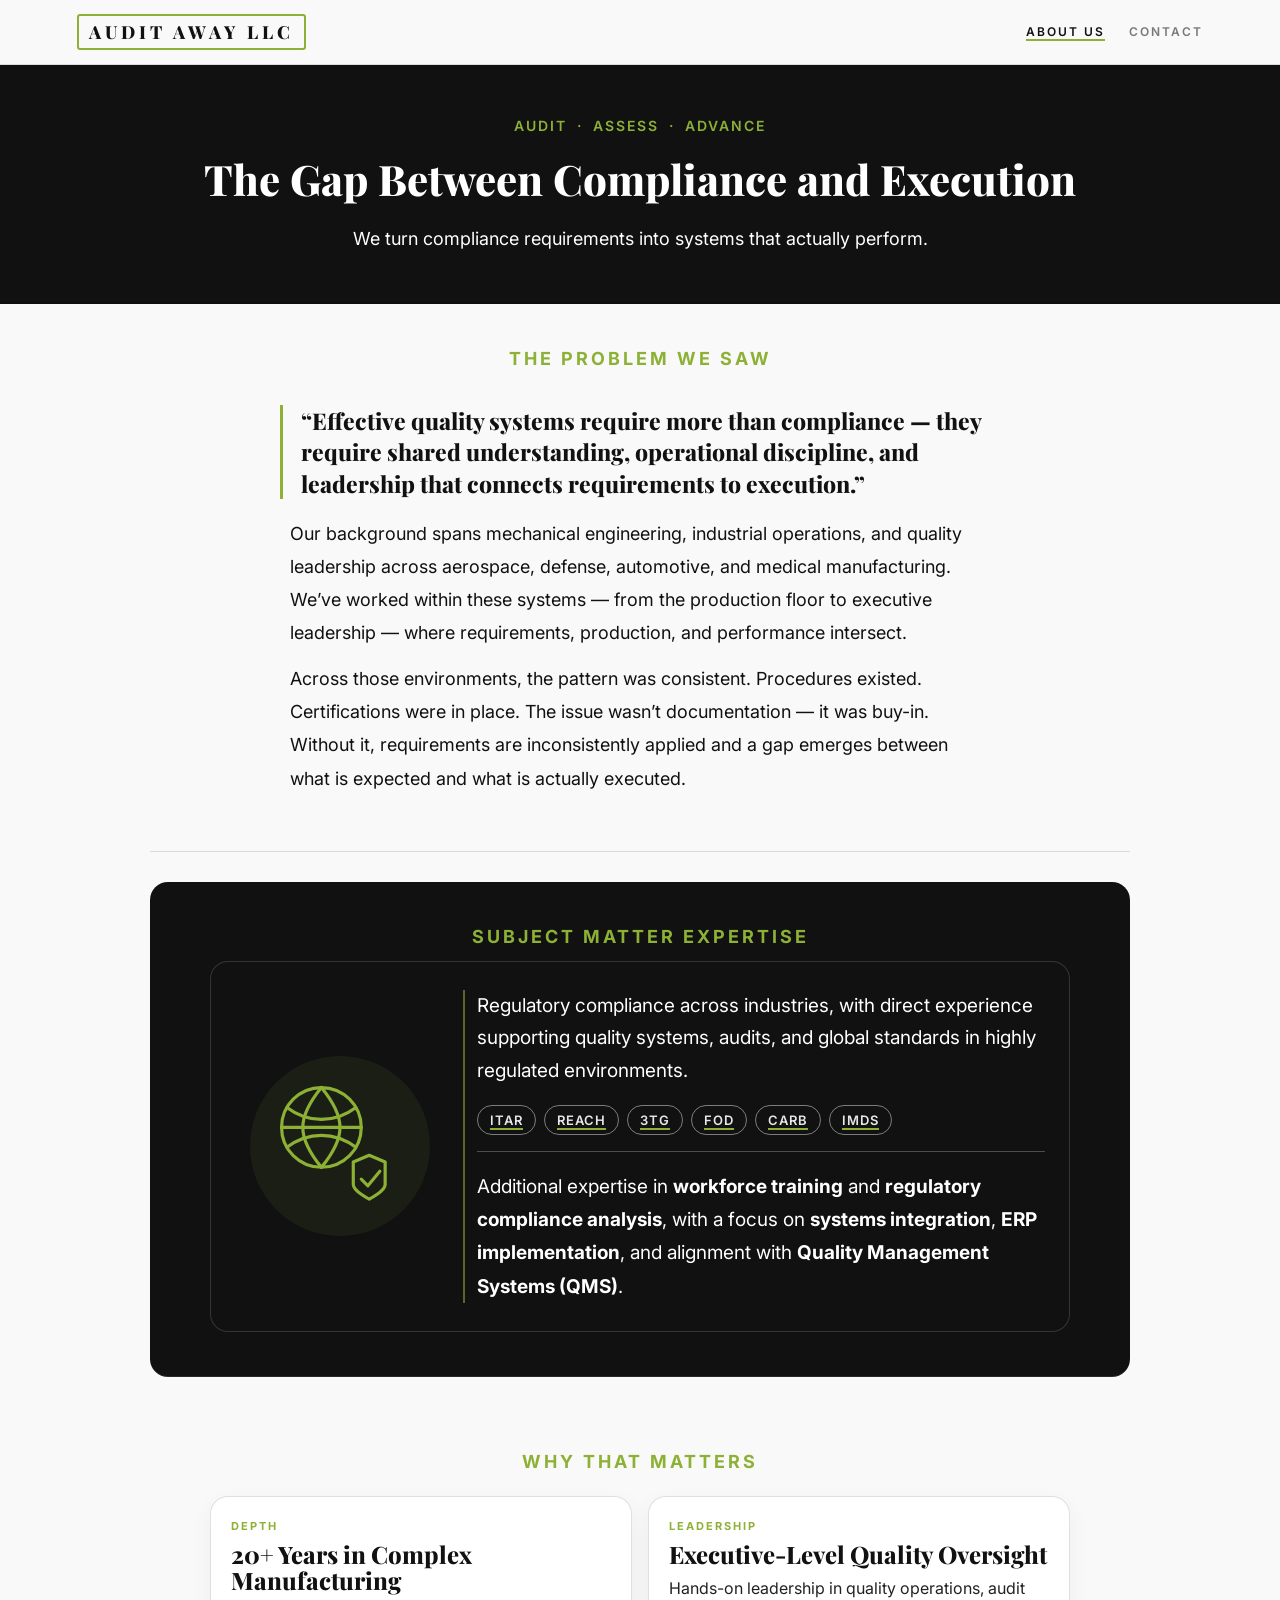
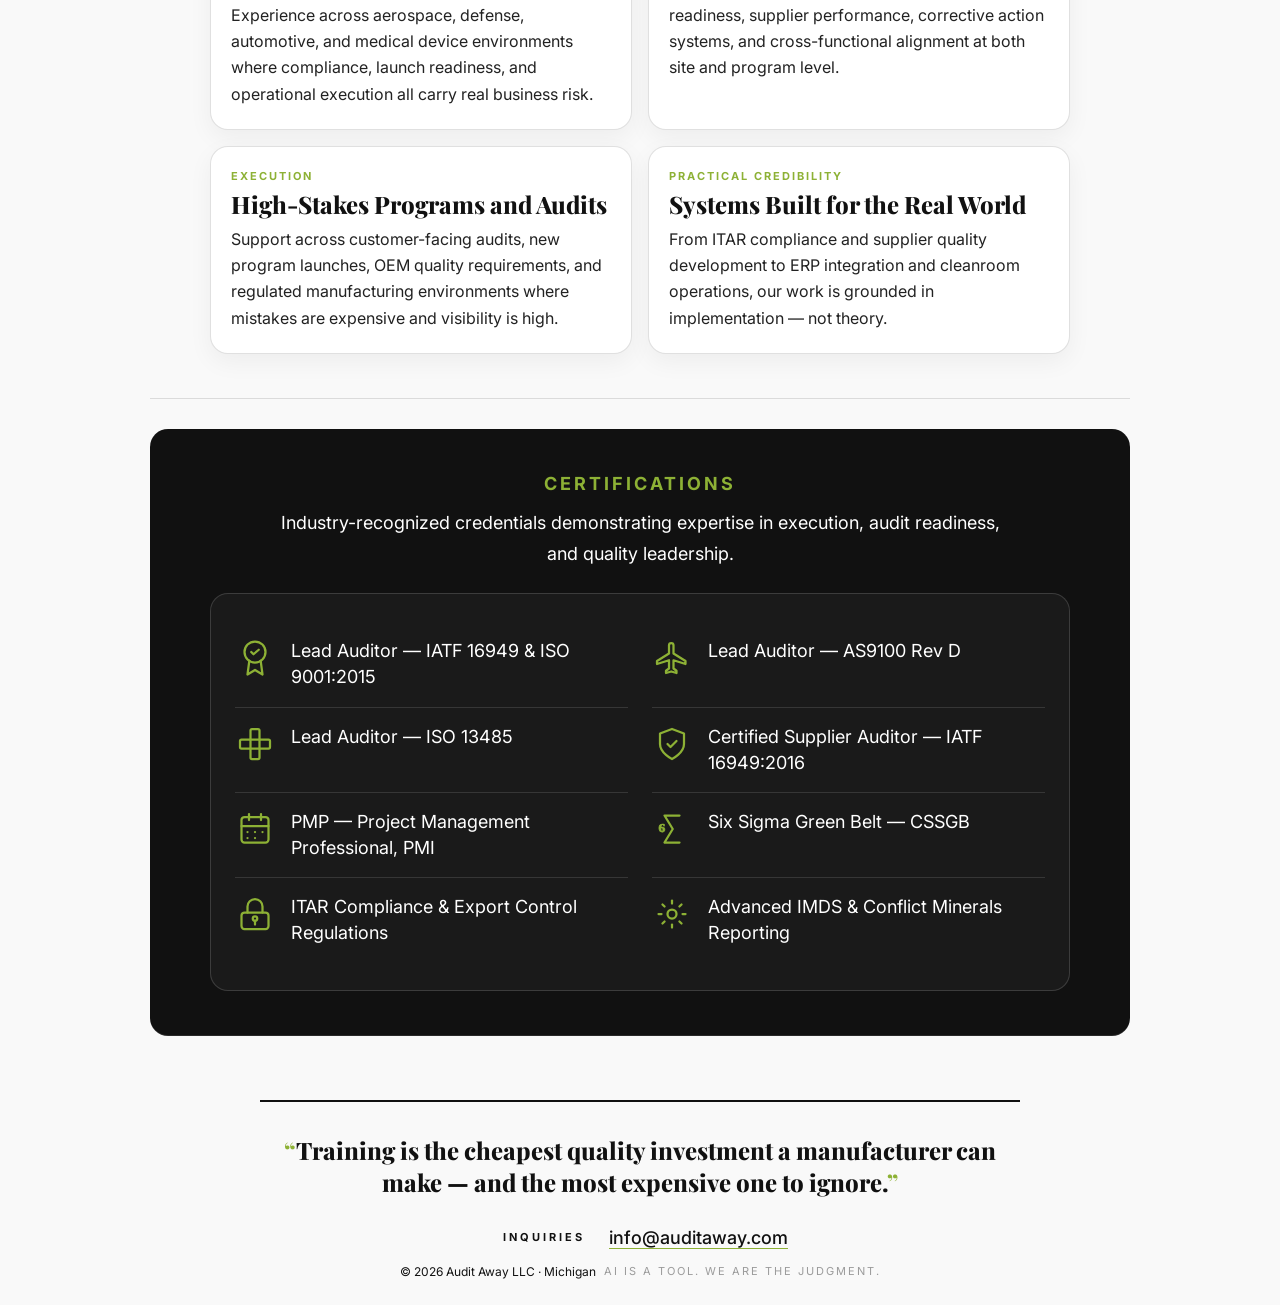
==== commit adda3cc2: "Update about.html" ====
--- a/about.html
+++ b/about.html
@@ -7,12 +7,12 @@
 <link href="https://fonts.googleapis.com/css2?family=Playfair+Display:wght@800&family=Inter:wght@300;400;500;600;700&display=swap" rel="stylesheet"/>
 <style>
 *{box-sizing:border-box;margin:0;padding:0;}
-:root{--green:#8DB135;--ink:#111;--bg:#ffffff;--card:#fff;--muted:#666;--border:rgba(0,0,0,.12);--radius:18px;}
+:root{--green:#8DB135;--ink:#111;--bg:#f9f9f9;--card:#fff;--muted:#666;--border:rgba(0,0,0,.12);--radius:18px;}
 html,body{overflow-x:hidden;}
-body{font-family:'Inter',sans-serif;background:var(--bg);color:var(--ink);-webkit-font-smoothing:antialiased;min-height:100vh;}
+body{font-family:'Inter',sans-serif;background:var(--bg);color:var(--ink);-webkit-font-smoothing:antialiased;}
 
 nav{display:flex;justify-content:space-between;align-items:center;padding:14px 6%;border-bottom:1px solid var(--border);background:var(--bg);position:sticky;top:0;z-index:100;}
-.brand{font-family:'Playfair Display',serif;font-size:13px;font-weight:800;letter-spacing:3px;text-transform:uppercase;color:var(--ink);text-decoration:none;border:1.5px solid var(--green);padding:3px 7px;border-radius:3px;}
+.brand{font-family:'Playfair Display',serif;font-size:18px;font-weight:800;letter-spacing:4px;text-transform:uppercase;color:var(--ink);text-decoration:none;border:2px solid var(--green);padding:4px 10px;border-radius:3px;}
 .nav-links{display:flex;gap:24px;}
 .nav-link{font-size:12px;font-weight:600;letter-spacing:2px;text-transform:uppercase;color:var(--ink);text-decoration:none;opacity:.55;transition:opacity .2s;}
 .nav-link:hover,.nav-link.active{opacity:1;}
@@ -24,7 +24,7 @@
 .mobile-menu a{font-size:18px;font-weight:600;letter-spacing:2px;text-transform:uppercase;color:var(--ink);text-decoration:none;}
 @media(max-width:600px){.nav-links{display:none;}.hamburger{display:flex;}}
 
-.hero{padding:58px 6% 52px;min-height:260px;border-bottom:1px solid var(--border);text-align:center;display:flex;flex-direction:column;align-items:center;background:#111;}
+.hero{padding:52px 6% 48px;border-bottom:1px solid var(--border);text-align:center;display:flex;flex-direction:column;align-items:center;background:#111;}
 .hero-eyebrow{
   font-size:14px;
   letter-spacing:2px;
@@ -108,15 +108,15 @@
 @media(max-width:760px){.cert-grid{grid-template-columns:1fr;}.cert-grid li:nth-child(2){border-top:1px solid rgba(255,255,255,.12);}}
 
 .closing-statement{border-top:2px solid var(--ink);padding-top:32px;margin:34px 0 0;font-family:'Playfair Display',serif;font-size:clamp(18px,2.6vw,24px);font-weight:800;line-height:1.35;color:var(--ink);max-width:760px;text-align:center;-webkit-font-smoothing:antialiased;width:100%;}
-.contact-row{padding:28px 0 0;display:flex;flex-direction:column;align-items:center;justify-content:center;text-align:center;gap:10px;width:100%;}
-.contact-label{display:block;width:auto;margin:0 auto 4px auto;text-align:center;font-size:12px;font-weight:700;letter-spacing:3px;text-transform:uppercase;color:#111;}
-.contact-stack{display:flex;flex-direction:column;align-items:center;justify-content:center;gap:8px;width:100%;margin:0 auto;text-align:center;}
-.contact-item{position:relative;display:block;width:max-content;max-width:100%;margin:0 auto;text-align:center;font-size:18px;font-weight:500;line-height:1.25;}
-.contact-text{display:block;text-align:center;}
-.contact-text a{color:var(--ink);text-decoration:none;border-bottom:1.5px solid var(--green);}
-.contact-icon{position:absolute;right:100%;top:50%;transform:translateY(-50%);margin-right:10px;width:22px;height:22px;display:flex;align-items:center;justify-content:center;opacity:.78;}
-.contact-icon svg{width:20px;height:20px;stroke:var(--green);fill:none;stroke-width:1.8;stroke-linecap:round;stroke-linejoin:round;}
+.contact-row{padding:28px 0 0;display:flex;align-items:center;gap:14px;flex-wrap:wrap;justify-content:center;}
+.contact-label{font-size:11px;letter-spacing:3px;text-transform:uppercase;font-weight:700;color:#111;border:1.5px solid var(--green);padding:3px 10px;border-radius:3px;}
+.contact-email{font-size:18px;font-weight:500;}
+.contact-email a{color:var(--ink);text-decoration:none;border-bottom:1.5px solid var(--green);}
 .closing-statement .qm{color:var(--green);}
+
+footer{padding:14px 0 26px;display:flex;align-items:center;justify-content:center;flex-wrap:wrap;gap:8px;margin-top:2px;}
+.footer-copy{font-size:12px;color:#111;}
+.footer-tag{font-size:11px;letter-spacing:2px;text-transform:uppercase;color:#111;opacity:.4;}
 
 /* FINAL BOX ROUNDING OVERRIDE */
 .proof-card,
@@ -164,31 +164,7 @@
   }
 }
 
-
-
-footer {
-  display: flex;
-  align-items: center;
-  justify-content: center;
-  flex-wrap: wrap;
-  gap: 8px;
-  width: 100%;
-  padding: 14px 6% 26px;
-  margin: 0;
-  clear: both;
-}
-.footer-copy { font-size: 12px; color: #111; }
-.footer-tag  { font-size: 11px; letter-spacing: 2px; text-transform: uppercase; color: #111; opacity: .4; }
 </style>
-<!-- Google tag (gtag.js) -->
-<script async src="https://www.googletagmanager.com/gtag/js?id=G-JLXXS1W389"></script>
-<script>
-  window.dataLayer = window.dataLayer || [];
-  function gtag(){dataLayer.push(arguments);}
-  gtag('js', new Date());
-  gtag('config', 'G-JLXXS1W389');
-</script>
-
 </head>
 <body>
 
@@ -327,30 +303,17 @@
     <span class="qm">&ldquo;</span>Training is the cheapest quality investment a manufacturer can make — and the most expensive one to ignore.<span class="qm">&rdquo;</span>
   </div>
 
- </div>
-
-<div class="contact-row">
-  <span class="contact-label">INQUIRIES</span>
-  <div class="contact-stack">
-    <div class="contact-item">
-      <span class="contact-icon" aria-hidden="true">
-        <svg viewBox="0 0 24 24"><path d="M22 16.92v3a2 2 0 0 1-2.18 2A19.8 19.8 0 0 1 11.19 19 19.5 19.5 0 0 1 5 12.81 19.8 19.8 0 0 1 2.08 4.18 2 2 0 0 1 4.06 2h3a2 2 0 0 1 2 1.72c.12.9.32 1.78.59 2.63a2 2 0 0 1-.45 2.11L8 9.66a16 16 0 0 0 6.34 6.34l1.2-1.2a2 2 0 0 1 2.11-.45c.85.27 1.73.47 2.63.59A2 2 0 0 1 22 16.92z"/></svg>
-      </span>
-      <span class="contact-text"><a href="tel:+12486978873">(248) 697-8873</a></span>
-    </div>
-    <div class="contact-item">
-      <span class="contact-icon" aria-hidden="true">
-        <svg viewBox="0 0 24 24"><path d="M4 4h16a2 2 0 0 1 2 2v12a2 2 0 0 1-2 2H4a2 2 0 0 1-2-2V6a2 2 0 0 1 2-2z"/><path d="m22 6-10 7L2 6"/></svg>
-      </span>
-      <span class="contact-text"><a href="mailto:info@auditaway.com">info@auditaway.com</a></span>
-    </div>
-  </div>
+  <div class="contact-row">
+    <span class="contact-label">Inquiries</span>
+    <span class="contact-email"><a href="mailto:info@auditaway.com">info@auditaway.com</a></span>
+  </div>
+
+  <footer>
+    <span class="footer-copy">&copy; 2026 Audit Away LLC &middot; Michigan</span>
+    <span class="footer-tag">AI is a tool. We are the judgment.</span>
+  </footer>
+
 </div>
-
-<footer>
-  <span class="footer-copy">&copy; 2026 Audit Away LLC &middot; Michigan</span>
-  <span class="footer-tag">AI is a tool. We are the judgment.</span>
-</footer>
 
 <script>
 const h=document.getElementById('hamburger'),m=document.getElementById('mobile-menu');
@@ -360,4 +323,4 @@
 }
 </script>
 </body>
-</html>+</html>
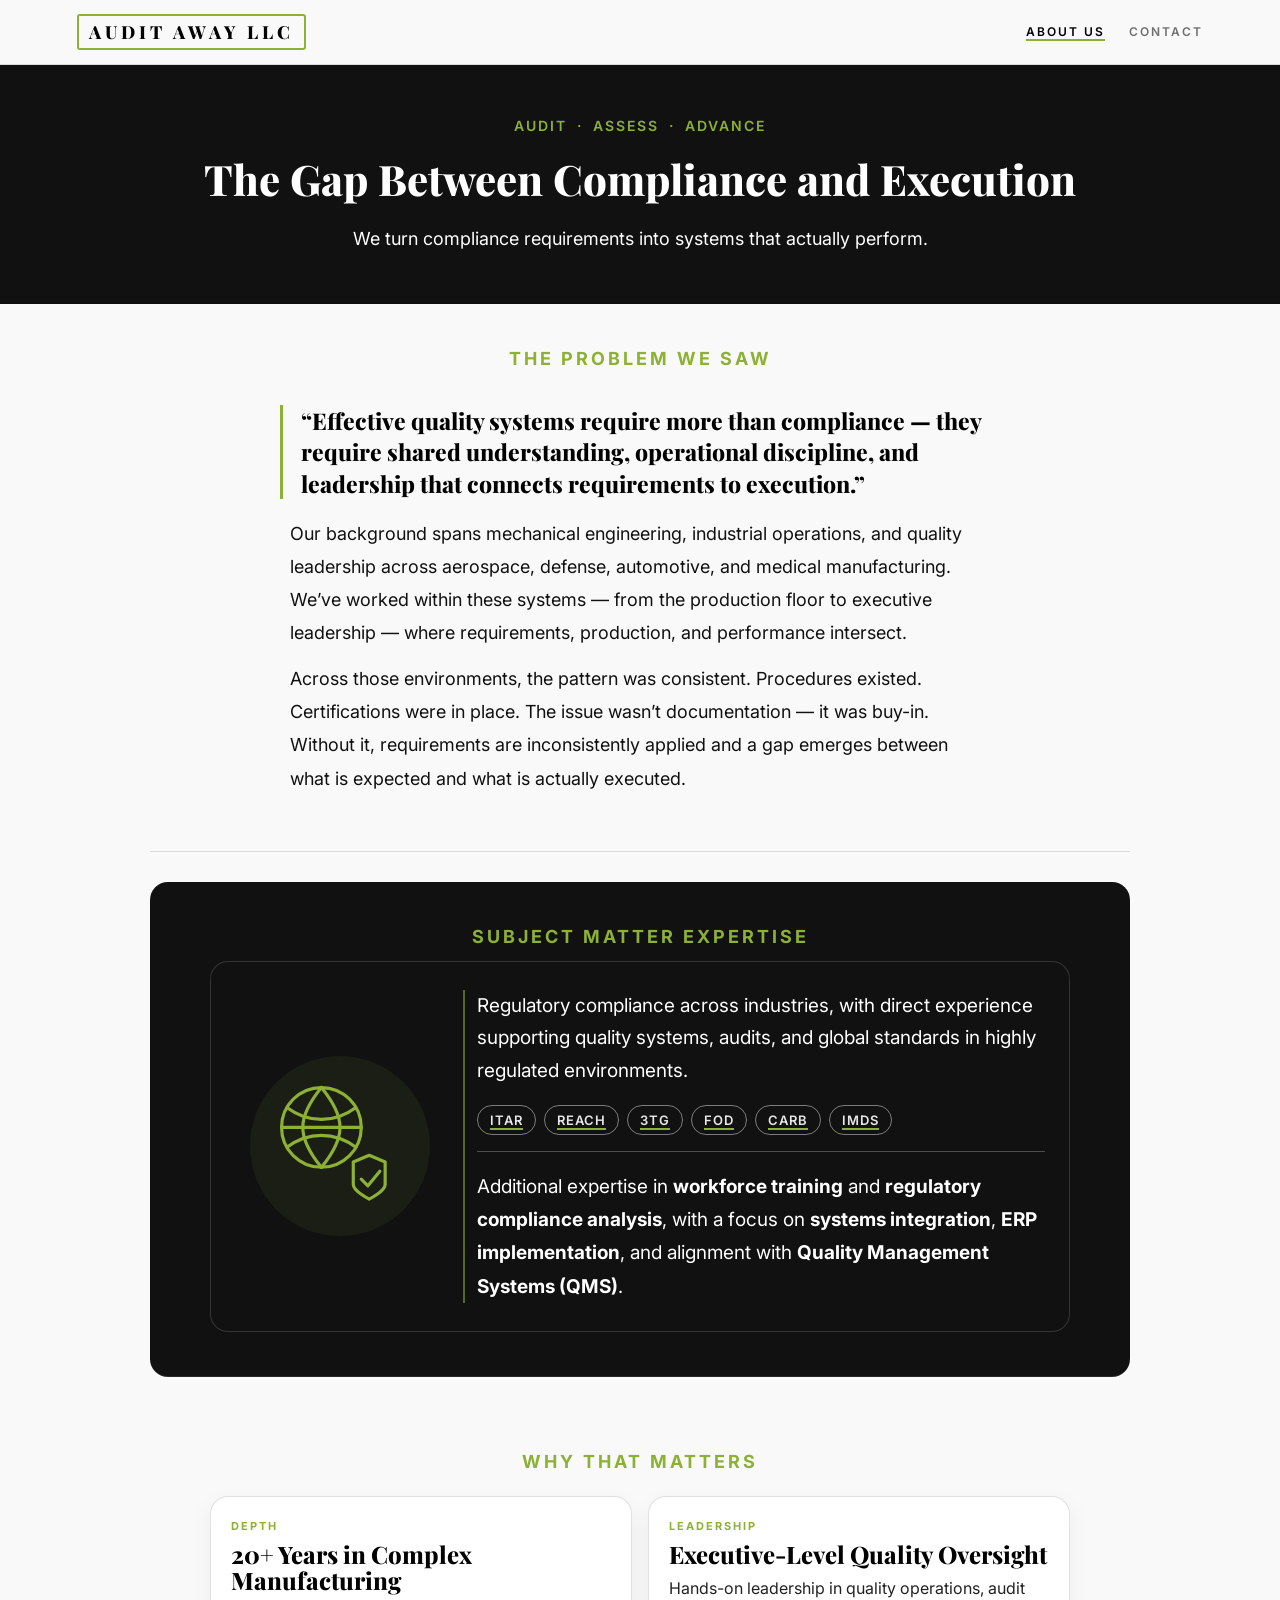
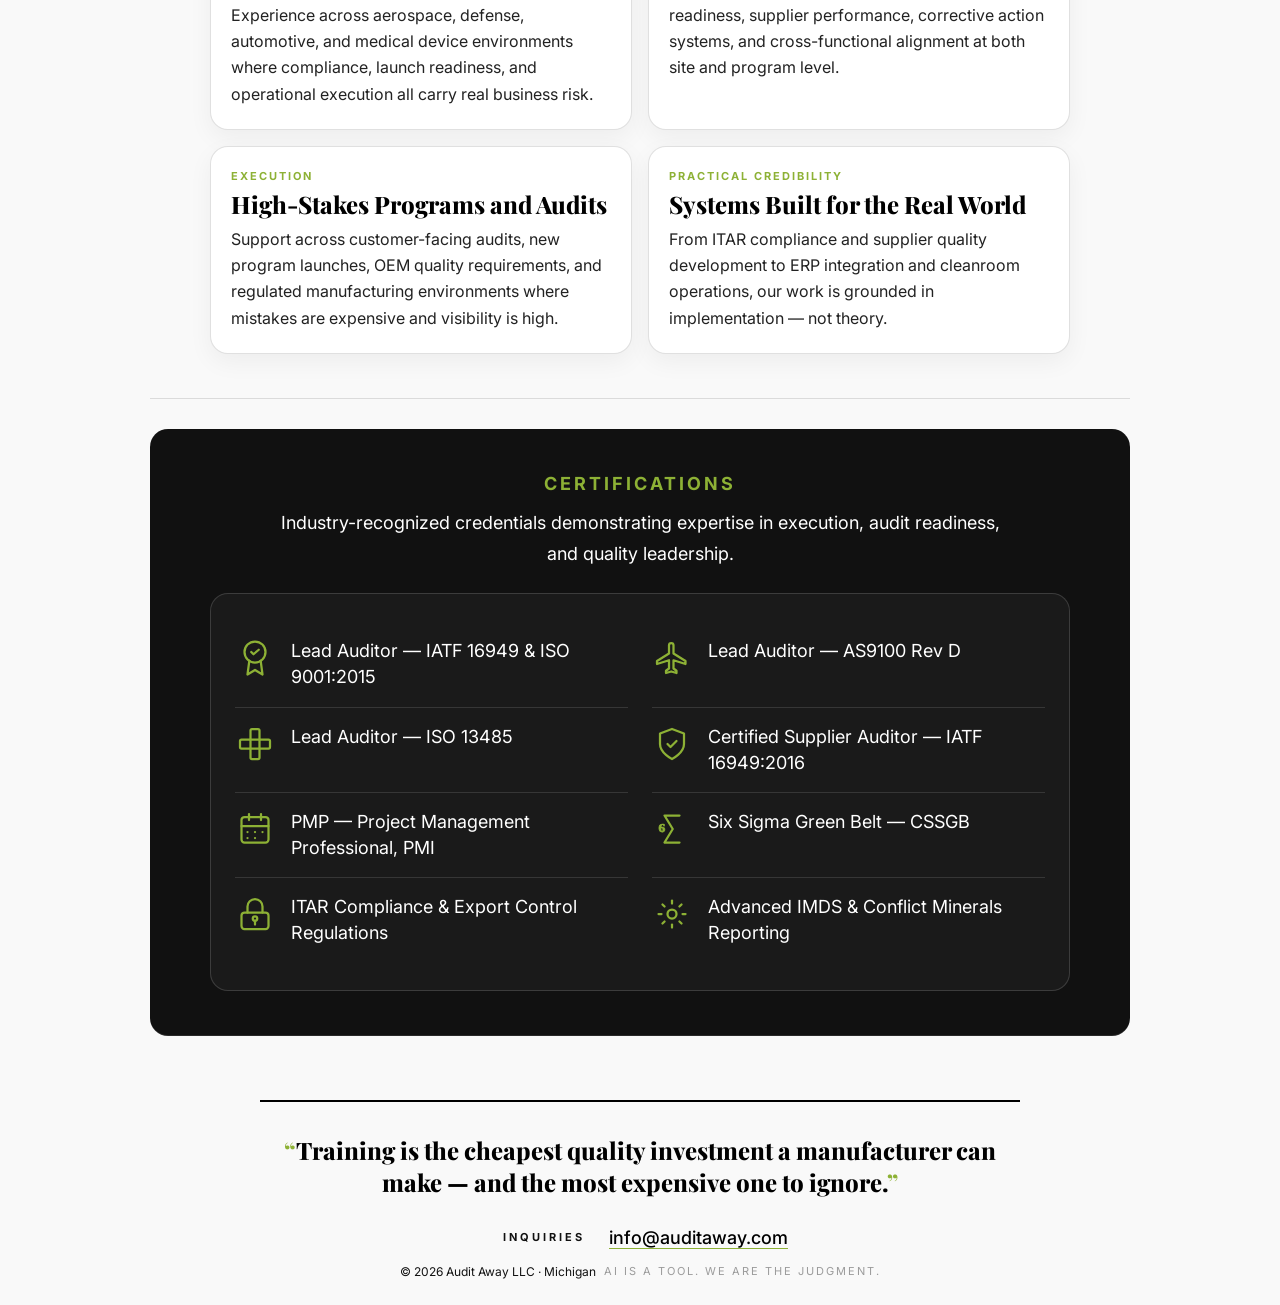
==== commit 58db9fbf: "Update about.html COLOR CHANGE FONT" ====
--- a/about.html
+++ b/about.html
@@ -7,7 +7,7 @@
 <link href="https://fonts.googleapis.com/css2?family=Playfair+Display:wght@800&family=Inter:wght@300;400;500;600;700&display=swap" rel="stylesheet"/>
 <style>
 *{box-sizing:border-box;margin:0;padding:0;}
-:root{--green:#8DB135;--ink:#111;--bg:#f9f9f9;--card:#fff;--muted:#666;--border:rgba(0,0,0,.12);--radius:18px;}
+:root{--green:#8DB135;--ink:#000000;--bg:#f9f9f9;--card:#fff;--muted:#666;--border:rgba(0,0,0,.12);--radius:18px;}
 html,body{overflow-x:hidden;}
 body{font-family:'Inter',sans-serif;background:var(--bg);color:var(--ink);-webkit-font-smoothing:antialiased;}
 
